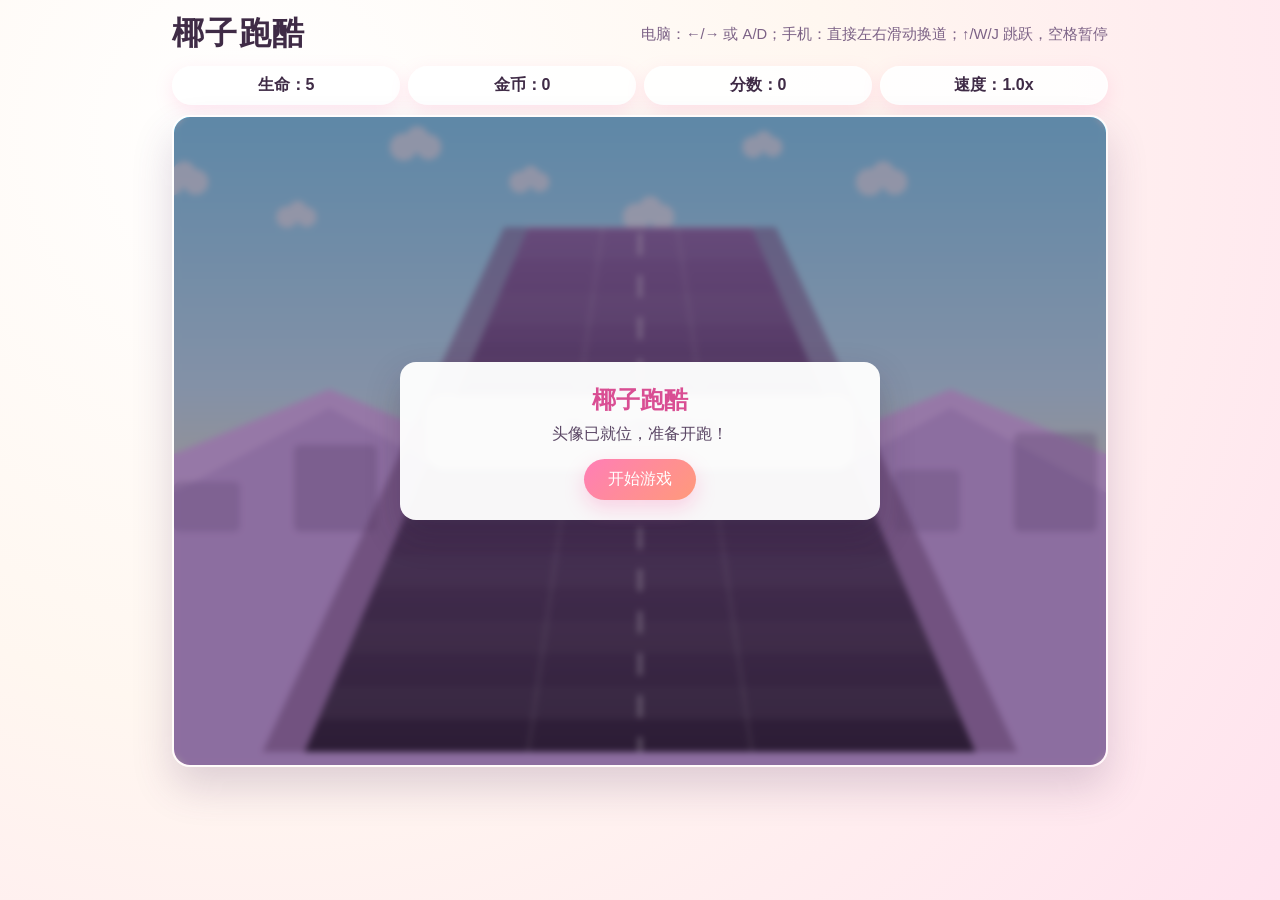
==== CoconutRun/index.html @ 2e8881c7 "整理跑酷项目目录结构。 将椰子跑酷相关页面、脚本与头像素材统一迁移到 CoconutRun 文件夹，避免占用仓库根目录并便于后续维护。" ====
<!doctype html>
<html lang="zh-CN">
  <head>
    <meta charset="UTF-8" />
    <meta
      name="viewport"
      content="width=device-width, initial-scale=1.0, viewport-fit=cover, user-scalable=no"
    />
    <title>椰子跑酷</title>
    <link rel="stylesheet" href="./style.css" />
  </head>
  <body>
    <div class="game-shell">
      <header class="top-bar">
        <h1>椰子跑酷</h1>
        <div class="hint">电脑：←/→ 或 A/D；手机：直接左右滑动换道；↑/W/J 跳跃，空格暂停</div>
      </header>

      <section class="hud">
        <div class="chip">生命：<span id="lives">5</span></div>
        <div class="chip">金币：<span id="coins">0</span></div>
        <div class="chip">分数：<span id="score">0</span></div>
        <div class="chip">速度：<span id="speed">1.0</span>x</div>
      </section>

      <section class="arena-wrap">
        <canvas id="game-canvas" aria-label="椰子跑酷画面"></canvas>
        <button id="mobile-pause-btn" class="mobile-pause-btn" type="button">暂停</button>
        <div id="toast" class="toast"></div>

        <div id="overlay" class="overlay show">
          <div class="panel">
            <h2>椰子跑酷</h2>
            <p id="status">正在准备头像与赛道...</p>
            <button id="start-btn" disabled>开始游戏</button>
          </div>
        </div>
      </section>

      <section class="mobile-controls" aria-label="移动端控制按钮">
        <button id="left-btn" type="button">← 左</button>
        <button id="jump-btn" type="button">↑ 跳</button>
        <button id="right-btn" type="button">右 →</button>
      </section>
    </div>

    <script src="./game.js"></script>
  </body>
</html>
---- CoconutRun/style.css ----
:root {
  --bg-1: #fff7f0;
  --bg-2: #ffe2ee;
  --panel: rgba(255, 255, 255, 0.88);
  --text: #3f2b46;
  --accent: #ff7eb6;
  --accent-2: #6fd4ff;
  --good: #3bcf7f;
}

* {
  box-sizing: border-box;
}

body {
  margin: 0;
  min-height: 100vh;
  font-family: "PingFang SC", "Microsoft YaHei", "Helvetica Neue", sans-serif;
  color: var(--text);
  background: radial-gradient(circle at 20% 15%, #fff, var(--bg-1) 45%, var(--bg-2));
  overscroll-behavior: none;
}

.game-shell {
  width: min(960px, 100vw);
  margin: 0 auto;
  padding: 12px;
}

.top-bar {
  display: flex;
  justify-content: space-between;
  align-items: center;
  gap: 12px;
}

.top-bar h1 {
  margin: 0;
  font-size: clamp(1.35rem, 2.8vw, 2rem);
  letter-spacing: 0.04em;
}

.hint {
  font-size: 0.92rem;
  color: #7c6286;
}

.hud {
  margin: 10px 0;
  display: grid;
  grid-template-columns: repeat(4, minmax(0, 1fr));
  gap: 8px;
}

.chip {
  padding: 8px 10px;
  border-radius: 999px;
  text-align: center;
  background: var(--panel);
  border: 1px solid rgba(255, 255, 255, 0.7);
  box-shadow: 0 6px 18px rgba(255, 126, 182, 0.18);
  font-weight: 600;
}

.arena-wrap {
  position: relative;
  border-radius: 18px;
  overflow: hidden;
  border: 2px solid rgba(255, 255, 255, 0.7);
  box-shadow: 0 20px 40px rgba(90, 54, 106, 0.2);
}

#game-canvas {
  width: 100%;
  height: min(72vh, 760px);
  display: block;
  background: linear-gradient(#b4f0ff, #fff9dd 62%, #ffd6af);
  touch-action: none;
}

.mobile-pause-btn {
  display: none;
}

.overlay {
  position: absolute;
  inset: 0;
  display: none;
  align-items: center;
  justify-content: center;
  background: rgba(55, 33, 63, 0.46);
  backdrop-filter: blur(3px);
}

.overlay.show {
  display: flex;
}

.panel {
  width: min(480px, 90%);
  text-align: center;
  background: rgba(255, 255, 255, 0.96);
  border-radius: 16px;
  padding: 20px 18px;
  box-shadow: 0 15px 35px rgba(36, 18, 46, 0.22);
}

.panel h2 {
  margin: 2px 0 8px;
  color: #d94e93;
}

#status {
  margin: 8px 0 14px;
  color: #5a4664;
  min-height: 1.3em;
}

button {
  border: 0;
  cursor: pointer;
}

#start-btn {
  border-radius: 999px;
  padding: 10px 24px;
  color: #fff;
  font-size: 1rem;
  background: linear-gradient(135deg, var(--accent), #ff9a7a);
  box-shadow: 0 8px 20px rgba(255, 126, 182, 0.32);
  transition: transform 0.18s ease, opacity 0.2s ease;
}

#start-btn:enabled:hover {
  transform: translateY(-1px) scale(1.02);
}

#start-btn:disabled {
  opacity: 0.6;
  cursor: not-allowed;
}

.toast {
  position: absolute;
  left: 50%;
  top: 12px;
  transform: translateX(-50%) translateY(-20px);
  background: rgba(255, 255, 255, 0.95);
  color: #6d496c;
  border: 2px solid #ffd08e;
  border-radius: 999px;
  padding: 8px 14px;
  font-weight: 700;
  box-shadow: 0 8px 22px rgba(56, 34, 70, 0.2);
  opacity: 0;
  pointer-events: none;
  transition: all 0.25s ease;
}

.toast.show {
  opacity: 1;
  transform: translateX(-50%) translateY(0);
}

.mobile-controls {
  display: none;
  margin-top: 12px;
  grid-template-columns: repeat(3, minmax(0, 1fr));
  gap: 10px;
}

.mobile-controls button {
  border-radius: 12px;
  font-weight: 700;
  font-size: 1rem;
  padding: 12px 0;
  color: #3e2e45;
  background: linear-gradient(135deg, #fff6be, #ffd6f2);
  box-shadow: 0 8px 20px rgba(95, 68, 109, 0.15);
  touch-action: manipulation;
  -webkit-tap-highlight-color: transparent;
}

#jump-btn {
  background: linear-gradient(135deg, #bdf9ff, #d7d0ff);
}

@media (max-width: 720px) {
  body {
    min-height: 100dvh;
  }

  .game-shell {
    width: 100%;
    min-height: 100dvh;
    display: grid;
    grid-template-rows: auto auto minmax(0, 1fr);
    gap: 8px;
    padding: calc(8px + env(safe-area-inset-top)) 8px calc(8px + env(safe-area-inset-bottom));
  }

  .hud {
    grid-template-columns: repeat(2, minmax(0, 1fr));
    margin: 0;
    gap: 6px;
  }

  .hint {
    display: none;
  }

  .chip {
    padding: 7px 8px;
    font-size: 0.9rem;
  }

  .top-bar h1 {
    font-size: 1.2rem;
  }

  .arena-wrap {
    border-radius: 14px;
    min-height: 0;
  }

  #game-canvas {
    height: 100%;
    min-height: 48dvh;
    max-height: 62dvh;
  }

  .mobile-controls {
    display: none;
    margin-top: 0;
    gap: 8px;
  }

  .mobile-controls button {
    font-size: 0.95rem;
    min-height: 44px;
  }

  .mobile-pause-btn {
    display: inline-flex;
    position: absolute;
    right: 8px;
    top: 8px;
    z-index: 3;
    border-radius: 999px;
    padding: 7px 12px;
    font-size: 0.85rem;
    font-weight: 700;
    color: #4b3460;
    background: rgba(255, 255, 255, 0.86);
    border: 1px solid rgba(255, 255, 255, 0.8);
    box-shadow: 0 6px 16px rgba(57, 36, 66, 0.22);
    backdrop-filter: blur(3px);
    touch-action: manipulation;
    -webkit-tap-highlight-color: transparent;
  }
}
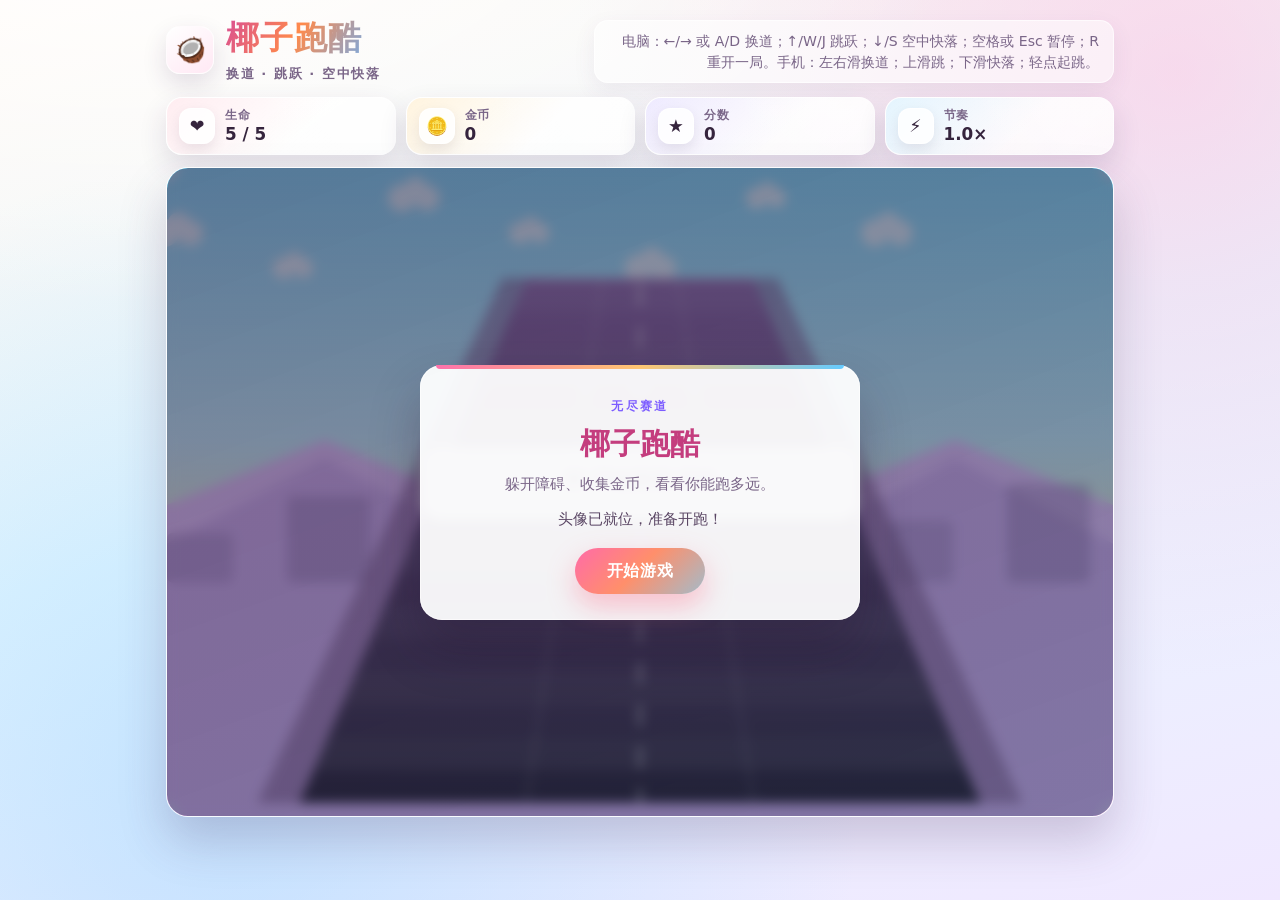
==== commit bc4e4ad4: "CoconutRun: 玩法与手感优化、跑步动画与 UI 升级 - 障碍/金币/道具生成更公平，触屏手势与 Esc/R/快落 - resize 对局不覆盖画面，Buff 倒计时与减少动态效果时的震动 " ====
--- a/CoconutRun/index.html
+++ b/CoconutRun/index.html
@@ -12,15 +12,47 @@
   <body>
     <div class="game-shell">
       <header class="top-bar">
-        <h1>椰子跑酷</h1>
-        <div class="hint">电脑：←/→ 或 A/D；手机：直接左右滑动换道；↑/W/J 跳跃，空格暂停</div>
+        <div class="brand">
+          <div class="brand-mark" aria-hidden="true">🥥</div>
+          <div class="brand-text">
+            <h1>椰子跑酷</h1>
+            <p class="tagline">换道 · 跳跃 · 空中快落</p>
+          </div>
+        </div>
+        <div class="hint">
+          电脑：←/→ 或 A/D 换道；↑/W/J 跳跃；↓/S 空中快落；空格或 Esc 暂停；R 重开一局。手机：左右滑换道；上滑跳；下滑快落；轻点起跳。
+        </div>
       </header>
 
-      <section class="hud">
-        <div class="chip">生命：<span id="lives">5</span></div>
-        <div class="chip">金币：<span id="coins">0</span></div>
-        <div class="chip">分数：<span id="score">0</span></div>
-        <div class="chip">速度：<span id="speed">1.0</span>x</div>
+      <section class="hud" aria-label="本局数据">
+        <div class="hud-card hud-lives">
+          <span class="hud-ic" aria-hidden="true">❤</span>
+          <div class="hud-meta">
+            <span class="hud-label">生命</span>
+            <span class="hud-value" id="lives">5 / 5</span>
+          </div>
+        </div>
+        <div class="hud-card hud-coins">
+          <span class="hud-ic" aria-hidden="true">🪙</span>
+          <div class="hud-meta">
+            <span class="hud-label">金币</span>
+            <span class="hud-value" id="coins">0</span>
+          </div>
+        </div>
+        <div class="hud-card hud-score">
+          <span class="hud-ic" aria-hidden="true">★</span>
+          <div class="hud-meta">
+            <span class="hud-label">分数</span>
+            <span class="hud-value" id="score">0</span>
+          </div>
+        </div>
+        <div class="hud-card hud-speed">
+          <span class="hud-ic" aria-hidden="true">⚡</span>
+          <div class="hud-meta">
+            <span class="hud-label">节奏</span>
+            <span class="hud-value"><span id="speed">1.0</span>×</span>
+          </div>
+        </div>
       </section>
 
       <section class="arena-wrap">
@@ -30,7 +62,9 @@
 
         <div id="overlay" class="overlay show">
           <div class="panel">
+            <p class="panel-eyebrow">无尽赛道</p>
             <h2>椰子跑酷</h2>
+            <p class="panel-lead">躲开障碍、收集金币，看看你能跑多远。</p>
             <p id="status">正在准备头像与赛道...</p>
             <button id="start-btn" disabled>开始游戏</button>
           </div>
@@ -38,9 +72,9 @@
       </section>
 
       <section class="mobile-controls" aria-label="移动端控制按钮">
-        <button id="left-btn" type="button">← 左</button>
-        <button id="jump-btn" type="button">↑ 跳</button>
-        <button id="right-btn" type="button">右 →</button>
+        <button id="left-btn" type="button" class="mc-left">← 左</button>
+        <button id="jump-btn" type="button" class="mc-jump">↑ 跳</button>
+        <button id="right-btn" type="button" class="mc-right">右 →</button>
       </section>
     </div>
 
--- a/CoconutRun/style.css
+++ b/CoconutRun/style.css
@@ -1,11 +1,16 @@
 :root {
-  --bg-1: #fff7f0;
-  --bg-2: #ffe2ee;
-  --panel: rgba(255, 255, 255, 0.88);
-  --text: #3f2b46;
-  --accent: #ff7eb6;
-  --accent-2: #6fd4ff;
-  --good: #3bcf7f;
+  --bg-1: #fff8f2;
+  --bg-2: #f0e8ff;
+  --bg-3: #e8f7ff;
+  --panel: rgba(255, 255, 255, 0.94);
+  --text: #35243d;
+  --muted: #7a6688;
+  --accent: #ff6ba8;
+  --accent-2: #5ec8ff;
+  --accent-3: #7c5cff;
+  --good: #2ec27e;
+  --shadow: rgba(62, 38, 82, 0.14);
+  --ring: rgba(255, 255, 255, 0.75);
 }
 
 * {
@@ -15,59 +20,178 @@
 body {
   margin: 0;
   min-height: 100vh;
-  font-family: "PingFang SC", "Microsoft YaHei", "Helvetica Neue", sans-serif;
+  font-family: "PingFang SC", "Microsoft YaHei", "Helvetica Neue", system-ui, sans-serif;
   color: var(--text);
-  background: radial-gradient(circle at 20% 15%, #fff, var(--bg-1) 45%, var(--bg-2));
+  background:
+    radial-gradient(ellipse 120% 80% at 10% -10%, #fff 0%, transparent 55%),
+    radial-gradient(circle at 92% 8%, rgba(255, 182, 220, 0.45), transparent 42%),
+    radial-gradient(circle at 18% 88%, rgba(120, 200, 255, 0.35), transparent 48%),
+    linear-gradient(165deg, var(--bg-1) 0%, var(--bg-3) 48%, var(--bg-2) 100%);
   overscroll-behavior: none;
 }
 
 .game-shell {
-  width: min(960px, 100vw);
+  width: min(980px, 100vw);
   margin: 0 auto;
-  padding: 12px;
+  padding: 16px 16px 20px;
 }
 
 .top-bar {
   display: flex;
   justify-content: space-between;
+  align-items: flex-end;
+  gap: 16px;
+  margin-bottom: 4px;
+}
+
+.brand {
+  display: flex;
   align-items: center;
   gap: 12px;
-}
-
-.top-bar h1 {
+  min-width: 0;
+}
+
+.brand-mark {
+  width: 48px;
+  height: 48px;
+  display: grid;
+  place-items: center;
+  font-size: 1.55rem;
+  border-radius: 14px;
+  background: linear-gradient(145deg, #fff 0%, #ffe8f4 100%);
+  border: 1px solid var(--ring);
+  box-shadow: 0 10px 24px var(--shadow);
+}
+
+.brand-text h1 {
   margin: 0;
-  font-size: clamp(1.35rem, 2.8vw, 2rem);
-  letter-spacing: 0.04em;
+  font-size: clamp(1.45rem, 3vw, 2.05rem);
+  letter-spacing: 0.03em;
+  font-weight: 800;
+  background: linear-gradient(120deg, #d94e93 0%, #ff8a4b 45%, #5eb0ff 100%);
+  -webkit-background-clip: text;
+  background-clip: text;
+  color: transparent;
+}
+
+.tagline {
+  margin: 4px 0 0;
+  font-size: 0.82rem;
+  font-weight: 600;
+  color: var(--muted);
+  letter-spacing: 0.12em;
 }
 
 .hint {
-  font-size: 0.92rem;
-  color: #7c6286;
+  font-size: 0.88rem;
+  line-height: 1.45;
+  color: var(--muted);
+  max-width: min(520px, 46vw);
+  text-align: right;
+  padding: 10px 14px;
+  border-radius: 14px;
+  background: rgba(255, 255, 255, 0.55);
+  border: 1px solid rgba(255, 255, 255, 0.65);
+  box-shadow: 0 8px 22px rgba(90, 60, 110, 0.08);
 }
 
 .hud {
-  margin: 10px 0;
+  margin: 14px 0 12px;
   display: grid;
   grid-template-columns: repeat(4, minmax(0, 1fr));
-  gap: 8px;
-}
-
-.chip {
-  padding: 8px 10px;
-  border-radius: 999px;
-  text-align: center;
-  background: var(--panel);
-  border: 1px solid rgba(255, 255, 255, 0.7);
-  box-shadow: 0 6px 18px rgba(255, 126, 182, 0.18);
-  font-weight: 600;
+  gap: 10px;
+}
+
+.hud-card {
+  display: flex;
+  align-items: center;
+  gap: 10px;
+  padding: 10px 12px;
+  border-radius: 16px;
+  background: linear-gradient(145deg, rgba(255, 255, 255, 0.92), rgba(255, 255, 255, 0.72));
+  border: 1px solid var(--ring);
+  box-shadow: 0 12px 28px var(--shadow);
+  position: relative;
+  overflow: hidden;
+}
+
+.hud-card::after {
+  content: "";
+  position: absolute;
+  inset: 0;
+  background: radial-gradient(circle at 90% -20%, rgba(255, 255, 255, 0.55), transparent 55%);
+  pointer-events: none;
+}
+
+.hud-lives {
+  --tint: rgba(255, 107, 138, 0.12);
+}
+.hud-coins {
+  --tint: rgba(255, 193, 79, 0.18);
+}
+.hud-score {
+  --tint: rgba(124, 92, 255, 0.12);
+}
+.hud-speed {
+  --tint: rgba(94, 200, 255, 0.16);
+}
+
+.hud-card::before {
+  content: "";
+  position: absolute;
+  inset: 0;
+  background: linear-gradient(135deg, var(--tint), transparent 60%);
+  pointer-events: none;
+}
+
+.hud-ic {
+  position: relative;
+  z-index: 1;
+  width: 36px;
+  height: 36px;
+  display: grid;
+  place-items: center;
+  font-size: 1.1rem;
+  border-radius: 12px;
+  background: rgba(255, 255, 255, 0.85);
+  border: 1px solid rgba(255, 255, 255, 0.9);
+  box-shadow: 0 6px 14px rgba(55, 35, 70, 0.1);
+  flex-shrink: 0;
+}
+
+.hud-meta {
+  position: relative;
+  z-index: 1;
+  display: flex;
+  flex-direction: column;
+  gap: 2px;
+  min-width: 0;
+}
+
+.hud-label {
+  font-size: 0.72rem;
+  font-weight: 700;
+  color: var(--muted);
+  letter-spacing: 0.06em;
+  text-transform: uppercase;
+}
+
+.hud-value {
+  font-size: 1.05rem;
+  font-weight: 800;
+  color: var(--text);
+  font-variant-numeric: tabular-nums;
+  line-height: 1.15;
 }
 
 .arena-wrap {
   position: relative;
-  border-radius: 18px;
+  border-radius: 22px;
   overflow: hidden;
-  border: 2px solid rgba(255, 255, 255, 0.7);
-  box-shadow: 0 20px 40px rgba(90, 54, 106, 0.2);
+  border: 1px solid rgba(255, 255, 255, 0.85);
+  box-shadow:
+    0 24px 48px rgba(72, 46, 92, 0.22),
+    0 0 0 1px rgba(124, 78, 150, 0.08) inset;
 }
 
 #game-canvas {
@@ -88,8 +212,9 @@
   display: none;
   align-items: center;
   justify-content: center;
-  background: rgba(55, 33, 63, 0.46);
-  backdrop-filter: blur(3px);
+  padding: 20px;
+  background: linear-gradient(160deg, rgba(48, 28, 58, 0.52), rgba(28, 48, 72, 0.45));
+  backdrop-filter: blur(6px);
 }
 
 .overlay.show {
@@ -97,23 +222,58 @@
 }
 
 .panel {
-  width: min(480px, 90%);
+  position: relative;
+  width: min(440px, 100%);
   text-align: center;
-  background: rgba(255, 255, 255, 0.96);
-  border-radius: 16px;
-  padding: 20px 18px;
-  box-shadow: 0 15px 35px rgba(36, 18, 46, 0.22);
+  background: var(--panel);
+  border-radius: 22px;
+  padding: 28px 26px 26px;
+  box-shadow:
+    0 28px 50px rgba(36, 18, 46, 0.28),
+    0 0 0 1px rgba(255, 255, 255, 0.65) inset;
+}
+
+.panel::before {
+  content: "";
+  position: absolute;
+  top: 0;
+  left: 16px;
+  right: 16px;
+  height: 4px;
+  border-radius: 0 0 10px 10px;
+  background: linear-gradient(90deg, var(--accent), #ffc46b, var(--accent-2));
+  opacity: 0.95;
+}
+
+.panel-eyebrow {
+  margin: 6px 0 0;
+  font-size: 0.72rem;
+  font-weight: 800;
+  letter-spacing: 0.2em;
+  text-transform: uppercase;
+  color: var(--accent-3);
 }
 
 .panel h2 {
-  margin: 2px 0 8px;
-  color: #d94e93;
+  margin: 10px 0 8px;
+  font-size: clamp(1.5rem, 4vw, 1.85rem);
+  font-weight: 800;
+  color: #c43d7e;
+}
+
+.panel-lead {
+  margin: 0 0 12px;
+  font-size: 0.92rem;
+  line-height: 1.55;
+  color: var(--muted);
 }
 
 #status {
-  margin: 8px 0 14px;
+  margin: 6px 0 18px;
   color: #5a4664;
-  min-height: 1.3em;
+  min-height: 1.35em;
+  font-size: 0.95rem;
+  line-height: 1.45;
 }
 
 button {
@@ -123,38 +283,46 @@
 
 #start-btn {
   border-radius: 999px;
-  padding: 10px 24px;
+  padding: 12px 32px;
   color: #fff;
-  font-size: 1rem;
-  background: linear-gradient(135deg, var(--accent), #ff9a7a);
-  box-shadow: 0 8px 20px rgba(255, 126, 182, 0.32);
-  transition: transform 0.18s ease, opacity 0.2s ease;
+  font-size: 1.02rem;
+  font-weight: 800;
+  letter-spacing: 0.04em;
+  background: linear-gradient(135deg, #ff6ba8 0%, #ff8f6b 48%, #6fd4ff 130%);
+  box-shadow: 0 12px 28px rgba(255, 107, 138, 0.38);
+  transition: transform 0.18s ease, box-shadow 0.2s ease, opacity 0.2s ease;
 }
 
 #start-btn:enabled:hover {
-  transform: translateY(-1px) scale(1.02);
+  transform: translateY(-2px);
+  box-shadow: 0 16px 34px rgba(255, 107, 138, 0.45);
 }
 
 #start-btn:disabled {
-  opacity: 0.6;
+  opacity: 0.58;
   cursor: not-allowed;
+  box-shadow: none;
 }
 
 .toast {
   position: absolute;
   left: 50%;
-  top: 12px;
-  transform: translateX(-50%) translateY(-20px);
-  background: rgba(255, 255, 255, 0.95);
-  color: #6d496c;
-  border: 2px solid #ffd08e;
+  top: 14px;
+  transform: translateX(-50%) translateY(-24px);
+  max-width: min(92%, 420px);
+  text-align: center;
+  background: rgba(255, 255, 255, 0.96);
+  color: #5c3f66;
+  border: 1px solid rgba(255, 200, 120, 0.85);
   border-radius: 999px;
-  padding: 8px 14px;
+  padding: 10px 18px;
   font-weight: 700;
-  box-shadow: 0 8px 22px rgba(56, 34, 70, 0.2);
+  font-size: 0.92rem;
+  line-height: 1.35;
+  box-shadow: 0 12px 30px rgba(56, 34, 70, 0.22);
   opacity: 0;
   pointer-events: none;
-  transition: all 0.25s ease;
+  transition: opacity 0.25s ease, transform 0.28s cubic-bezier(0.22, 1, 0.36, 1);
 }
 
 .toast.show {
@@ -164,25 +332,31 @@
 
 .mobile-controls {
   display: none;
-  margin-top: 12px;
+  margin-top: 14px;
   grid-template-columns: repeat(3, minmax(0, 1fr));
   gap: 10px;
 }
 
 .mobile-controls button {
-  border-radius: 12px;
-  font-weight: 700;
-  font-size: 1rem;
-  padding: 12px 0;
-  color: #3e2e45;
-  background: linear-gradient(135deg, #fff6be, #ffd6f2);
-  box-shadow: 0 8px 20px rgba(95, 68, 109, 0.15);
+  border-radius: 16px;
+  font-weight: 800;
+  font-size: 0.98rem;
+  padding: 13px 0;
+  color: #3a2b44;
+  border: 1px solid rgba(255, 255, 255, 0.75);
+  background: linear-gradient(165deg, #fff8e6, #ffe0f3);
+  box-shadow: 0 10px 22px rgba(95, 68, 109, 0.14);
   touch-action: manipulation;
   -webkit-tap-highlight-color: transparent;
-}
-
-#jump-btn {
-  background: linear-gradient(135deg, #bdf9ff, #d7d0ff);
+  transition: transform 0.12s ease;
+}
+
+.mobile-controls button:active {
+  transform: scale(0.98);
+}
+
+.mc-jump {
+  background: linear-gradient(165deg, #e6fbff, #e4e2ff) !important;
 }
 
 @media (max-width: 720px) {
@@ -196,30 +370,55 @@
     display: grid;
     grid-template-rows: auto auto minmax(0, 1fr);
     gap: 8px;
-    padding: calc(8px + env(safe-area-inset-top)) 8px calc(8px + env(safe-area-inset-bottom));
+    padding: calc(10px + env(safe-area-inset-top)) 10px calc(10px + env(safe-area-inset-bottom));
+  }
+
+  .top-bar {
+    align-items: center;
+  }
+
+  .brand-mark {
+    width: 42px;
+    height: 42px;
+    font-size: 1.35rem;
   }
 
   .hud {
     grid-template-columns: repeat(2, minmax(0, 1fr));
     margin: 0;
-    gap: 6px;
+    gap: 8px;
   }
 
   .hint {
     display: none;
   }
 
-  .chip {
-    padding: 7px 8px;
-    font-size: 0.9rem;
-  }
-
-  .top-bar h1 {
-    font-size: 1.2rem;
+  .hud-card {
+    padding: 9px 10px;
+    border-radius: 14px;
+  }
+
+  .hud-ic {
+    width: 32px;
+    height: 32px;
+    font-size: 1rem;
+    border-radius: 10px;
+  }
+
+  .hud-value {
+    font-size: 0.98rem;
+  }
+
+  .brand-text h1 {
+    font-size: 1.28rem;
+  }
+
+  .tagline {
+    font-size: 0.74rem;
   }
 
   .arena-wrap {
-    border-radius: 14px;
+    border-radius: 18px;
     min-height: 0;
   }
 
@@ -236,26 +435,32 @@
   }
 
   .mobile-controls button {
-    font-size: 0.95rem;
-    min-height: 44px;
+    font-size: 0.92rem;
+    min-height: 46px;
   }
 
   .mobile-pause-btn {
     display: inline-flex;
+    align-items: center;
+    justify-content: center;
     position: absolute;
-    right: 8px;
-    top: 8px;
+    right: 10px;
+    top: 10px;
     z-index: 3;
     border-radius: 999px;
-    padding: 7px 12px;
-    font-size: 0.85rem;
-    font-weight: 700;
+    padding: 8px 14px;
+    font-size: 0.82rem;
+    font-weight: 800;
     color: #4b3460;
-    background: rgba(255, 255, 255, 0.86);
-    border: 1px solid rgba(255, 255, 255, 0.8);
-    box-shadow: 0 6px 16px rgba(57, 36, 66, 0.22);
-    backdrop-filter: blur(3px);
+    background: rgba(255, 255, 255, 0.9);
+    border: 1px solid rgba(255, 255, 255, 0.85);
+    box-shadow: 0 8px 20px rgba(57, 36, 66, 0.2);
+    backdrop-filter: blur(6px);
     touch-action: manipulation;
     -webkit-tap-highlight-color: transparent;
   }
-}
+
+  .panel {
+    padding: 24px 20px 22px;
+  }
+}
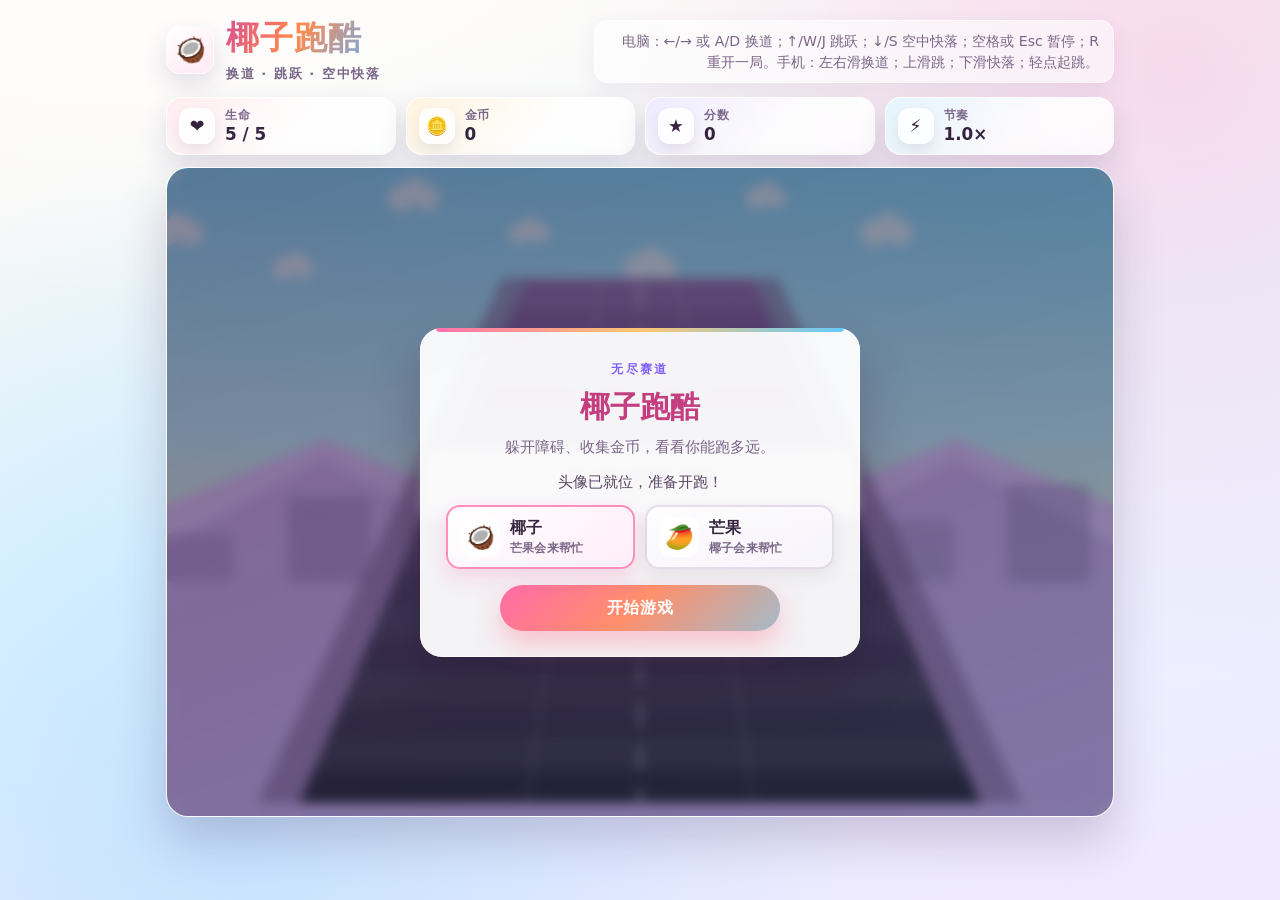
==== commit a7464c89: "CoconutRun: 开局可选椰子/芒果，帮手角色对调 - 面板人物选择与说明；玩家外观与头像随选择切换 - 随机祝福与跑过场小人改为另一位角色（文案与配色同步）  Made-with: Curso" ====
--- a/CoconutRun/index.html
+++ b/CoconutRun/index.html
@@ -66,6 +66,36 @@
             <h2>椰子跑酷</h2>
             <p class="panel-lead">躲开障碍、收集金币，看看你能跑多远。</p>
             <p id="status">正在准备头像与赛道...</p>
+            <div class="char-pick" role="radiogroup" aria-label="选择人物">
+              <button
+                type="button"
+                class="char-opt selected"
+                data-char-pick="coconut"
+                id="pick-coconut"
+                role="radio"
+                aria-checked="true"
+              >
+                <span class="char-emoji" aria-hidden="true">🥥</span>
+                <span class="char-meta">
+                  <span class="char-name">椰子</span>
+                  <span class="char-note">芒果会来帮忙</span>
+                </span>
+              </button>
+              <button
+                type="button"
+                class="char-opt"
+                data-char-pick="mango"
+                id="pick-mango"
+                role="radio"
+                aria-checked="false"
+              >
+                <span class="char-emoji" aria-hidden="true">🥭</span>
+                <span class="char-meta">
+                  <span class="char-name">芒果</span>
+                  <span class="char-note">椰子会来帮忙</span>
+                </span>
+              </button>
+            </div>
             <button id="start-btn" disabled>开始游戏</button>
           </div>
         </div>
--- a/CoconutRun/style.css
+++ b/CoconutRun/style.css
@@ -269,21 +269,100 @@
 }
 
 #status {
-  margin: 6px 0 18px;
+  margin: 6px 0 12px;
   color: #5a4664;
   min-height: 1.35em;
   font-size: 0.95rem;
   line-height: 1.45;
 }
 
+.char-pick {
+  display: grid;
+  grid-template-columns: repeat(2, minmax(0, 1fr));
+  gap: 10px;
+  margin: 0 0 16px;
+}
+
+.char-opt {
+  display: flex;
+  align-items: center;
+  gap: 10px;
+  text-align: left;
+  padding: 10px 12px;
+  border-radius: 14px;
+  cursor: pointer;
+  font: inherit;
+  color: inherit;
+  background: linear-gradient(145deg, rgba(255, 255, 255, 0.75), rgba(248, 244, 255, 0.65));
+  border: 2px solid rgba(120, 90, 150, 0.18);
+  box-shadow: 0 6px 16px rgba(55, 35, 70, 0.08);
+  transition:
+    border-color 0.18s ease,
+    box-shadow 0.18s ease,
+    transform 0.15s ease;
+  -webkit-tap-highlight-color: transparent;
+}
+
+.char-opt:hover {
+  border-color: rgba(255, 107, 168, 0.35);
+}
+
+.char-opt.selected {
+  border-color: rgba(255, 107, 168, 0.75);
+  box-shadow:
+    0 8px 20px rgba(255, 107, 168, 0.22),
+    0 0 0 1px rgba(255, 255, 255, 0.6) inset;
+  background: linear-gradient(145deg, #fff, rgba(255, 236, 248, 0.95));
+}
+
+.char-opt:active {
+  transform: scale(0.98);
+}
+
+.char-emoji {
+  width: 40px;
+  height: 40px;
+  display: grid;
+  place-items: center;
+  font-size: 1.45rem;
+  border-radius: 12px;
+  background: rgba(255, 255, 255, 0.9);
+  border: 1px solid rgba(255, 255, 255, 0.85);
+  flex-shrink: 0;
+}
+
+.char-meta {
+  display: flex;
+  flex-direction: column;
+  gap: 2px;
+  min-width: 0;
+}
+
+.char-name {
+  font-weight: 800;
+  font-size: 0.98rem;
+  color: var(--text);
+}
+
+.char-note {
+  font-size: 0.72rem;
+  font-weight: 600;
+  color: var(--muted);
+  letter-spacing: 0.02em;
+}
+
 button {
   border: 0;
   cursor: pointer;
 }
 
 #start-btn {
+  display: block;
+  margin: 0 auto;
   border-radius: 999px;
   padding: 12px 32px;
+  width: 100%;
+  max-width: 280px;
   color: #fff;
   font-size: 1.02rem;
   font-weight: 800;
